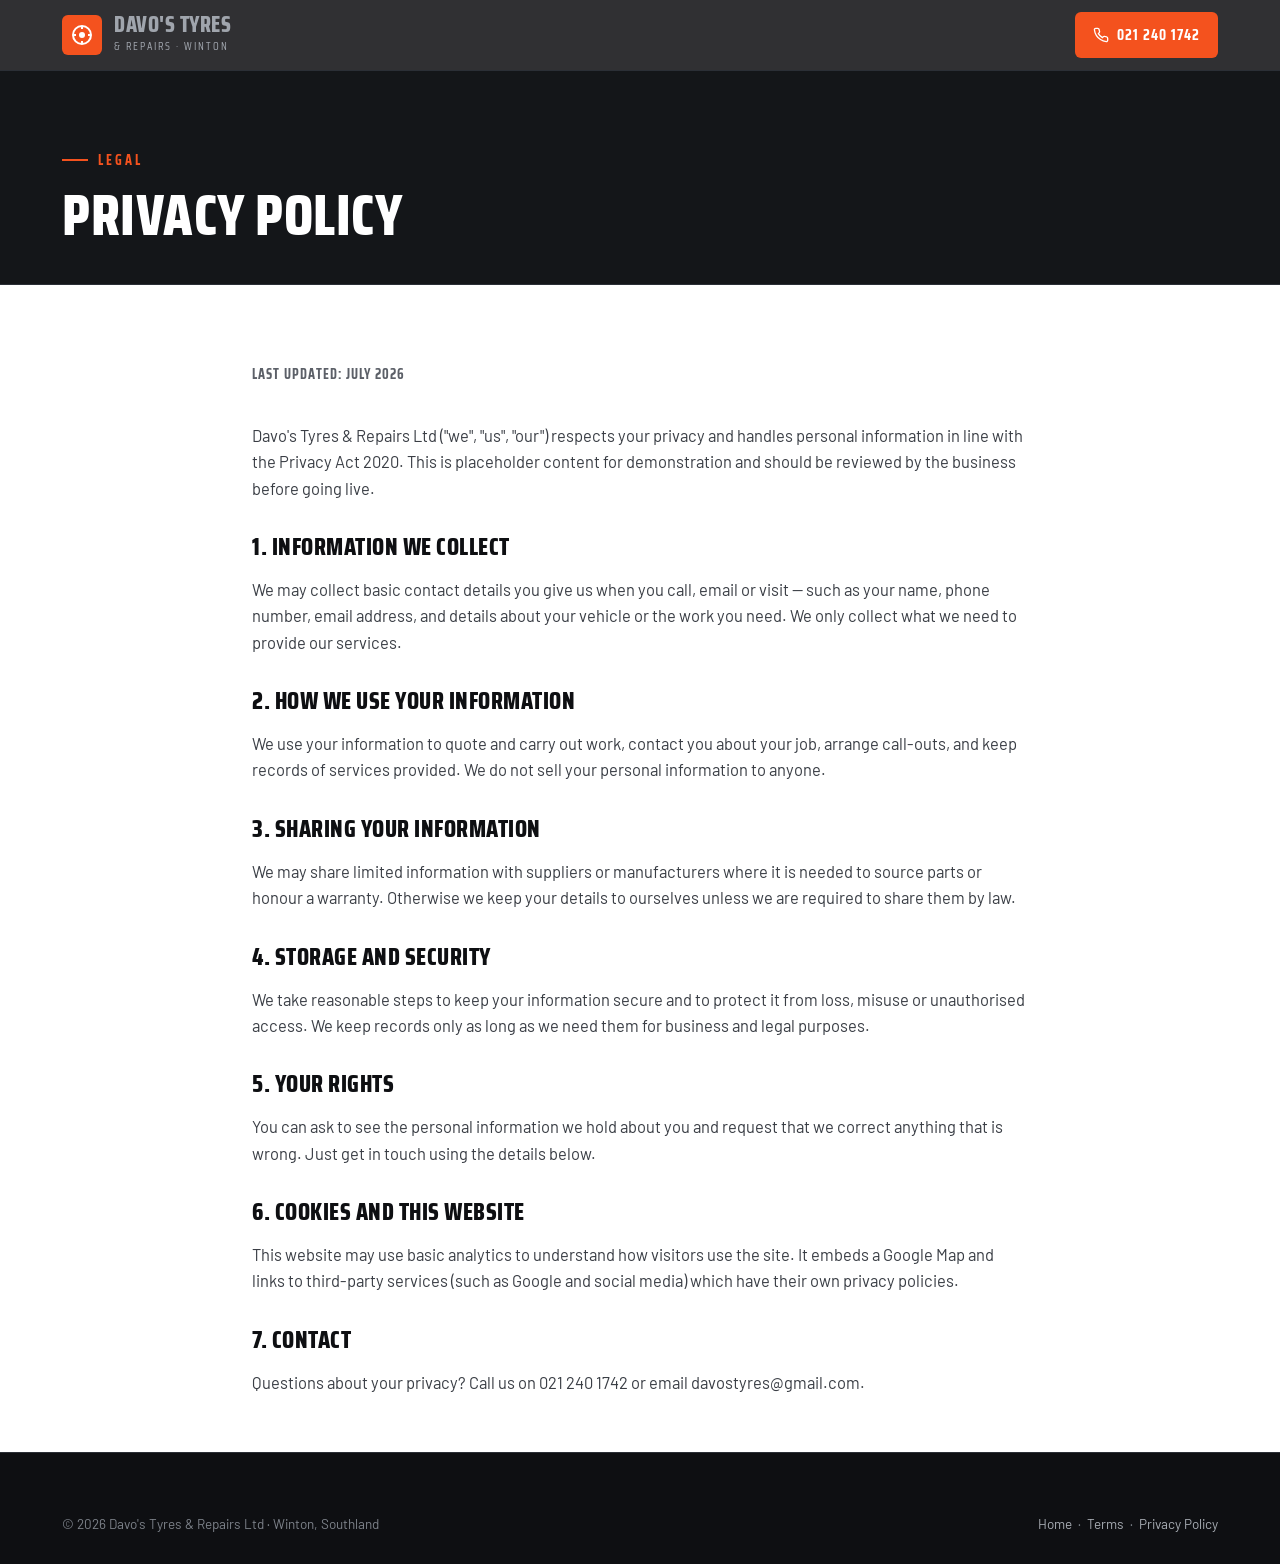
==== privacy.html @ f2e95200 "Initial build: Davo's Tyres & Repairs Ltd" ====
<!DOCTYPE html>
<html lang="en-NZ">
<head>
<meta charset="UTF-8">
<meta name="viewport" content="width=device-width, initial-scale=1">
<title>Privacy Policy | Davo's Tyres &amp; Repairs Ltd, Winton</title>
<meta name="description" content="Privacy policy for Davo's Tyres &amp; Repairs Ltd, Winton.">
<link rel="icon" href="data:image/svg+xml,%3Csvg xmlns='http://www.w3.org/2000/svg' viewBox='0 0 100 100'%3E%3Crect width='100' height='100' rx='18' fill='%23f4521e'/%3E%3Ccircle cx='50' cy='50' r='30' fill='none' stroke='white' stroke-width='9'/%3E%3Ccircle cx='50' cy='50' r='9' fill='white'/%3E%3C/svg%3E">
<link rel="preconnect" href="https://fonts.googleapis.com">
<link rel="preconnect" href="https://fonts.gstatic.com" crossorigin>
<link href="https://fonts.googleapis.com/css2?family=Saira+Condensed:wght@600;700;800&family=Barlow:wght@400;500;600;700&display=swap" rel="stylesheet">
<link rel="stylesheet" href="styles.css">
</head>
<body>

<header class="nav">
  <div class="wrap nav-inner">
    <a class="brand" href="index.html">
      <span class="mark"><svg viewBox="0 0 24 24" fill="none" stroke="currentColor" stroke-width="2"><circle cx="12" cy="12" r="9"/><circle cx="12" cy="12" r="3" fill="currentColor" stroke="none"/><path d="M12 3v3M12 18v3M3 12h3M18 12h3"/></svg></span>
      <span><b>Davo's Tyres</b><span>&amp; Repairs · Winton</span></span>
    </a>
    <div class="nav-cta">
      <a class="nav-call" href="tel:0212401742"><svg viewBox="0 0 24 24" fill="none" stroke="currentColor" stroke-width="2"><path d="M22 16.9v3a2 2 0 0 1-2.2 2 19.8 19.8 0 0 1-8.6-3.1 19.5 19.5 0 0 1-6-6 19.8 19.8 0 0 1-3.1-8.7A2 2 0 0 1 4.1 2h3a2 2 0 0 1 2 1.7c.1 1 .4 1.9.7 2.8a2 2 0 0 1-.5 2.1L8.1 9.9a16 16 0 0 0 6 6l1.3-1.3a2 2 0 0 1 2.1-.4c.9.3 1.8.6 2.8.7a2 2 0 0 1 1.7 2Z"/></svg><span>021 240 1742</span></a>
    </div>
  </div>
</header>

<section class="page-hero">
  <div class="wrap">
    <span class="eyebrow">Legal</span>
    <h1>Privacy Policy</h1>
  </div>
</section>

<main class="legal">
  <div class="wrap">
    <p class="updated">Last updated: July 2026</p>

    <p>Davo's Tyres &amp; Repairs Ltd ("we", "us", "our") respects your privacy and handles personal information in line with the Privacy Act 2020. This is placeholder content for demonstration and should be reviewed by the business before going live.</p>

    <h2>1. Information we collect</h2>
    <p>We may collect basic contact details you give us when you call, email or visit — such as your name, phone number, email address, and details about your vehicle or the work you need. We only collect what we need to provide our services.</p>

    <h2>2. How we use your information</h2>
    <p>We use your information to quote and carry out work, contact you about your job, arrange call-outs, and keep records of services provided. We do not sell your personal information to anyone.</p>

    <h2>3. Sharing your information</h2>
    <p>We may share limited information with suppliers or manufacturers where it is needed to source parts or honour a warranty. Otherwise we keep your details to ourselves unless we are required to share them by law.</p>

    <h2>4. Storage and security</h2>
    <p>We take reasonable steps to keep your information secure and to protect it from loss, misuse or unauthorised access. We keep records only as long as we need them for business and legal purposes.</p>

    <h2>5. Your rights</h2>
    <p>You can ask to see the personal information we hold about you and request that we correct anything that is wrong. Just get in touch using the details below.</p>

    <h2>6. Cookies and this website</h2>
    <p>This website may use basic analytics to understand how visitors use the site. It embeds a Google Map and links to third-party services (such as Google and social media) which have their own privacy policies.</p>

    <h2>7. Contact</h2>
    <p>Questions about your privacy? Call us on <a href="tel:0212401742">021 240 1742</a> or email <a href="#" data-gmail data-user="davostyres" data-domain="gmail.com" data-su="Privacy%20enquiry">davostyres@gmail.com</a>.</p>
  </div>
</main>

<footer class="footer">
  <div class="wrap">
    <div class="foot-bottom" style="border-top:none;padding-top:0">
      <span>© 2026 Davo's Tyres &amp; Repairs Ltd · Winton, Southland</span>
      <span><a href="index.html">Home</a> &nbsp;·&nbsp; <a href="terms.html">Terms</a> &nbsp;·&nbsp; <a href="privacy.html">Privacy Policy</a></span>
    </div>
  </div>
</footer>

<script src="script.js"></script>
</body>
</html>
---- styles.css ----
/* ============================================================
   Davo's Tyres & Repairs Ltd — Winton
   Archetype: Industrial | Fonts: Saira Condensed / Barlow
   ============================================================ */

:root{
  --ink:#0e0f12;          /* near-black anchor */
  --panel:#141619;        /* dark section */
  --panel-2:#1b1e23;      /* raised dark card */
  --bone:#f4f2ee;         /* light band */
  --paper:#ffffff;        /* light band alt */
  --line:#2b2f36;         /* dark hairline */
  --line-l:#e4e0d8;       /* light hairline */
  --text:#e9eaec;         /* light text on dark */
  --muted:#a0a5ad;        /* muted on dark */
  --ink-2:#2a2d33;        /* body text on light */
  --ink-muted:#5c6068;    /* muted on light */
  --accent:#f4521e;       /* safety orange */
  --accent-2:#ff6a33;
  --radius:6px;
  --radius-lg:10px;
  --shadow:0 18px 50px -20px rgba(0,0,0,.55);
  --maxw:1200px;
}

*{box-sizing:border-box}
html{scroll-behavior:smooth}
img{image-orientation:from-image}
body{
  margin:0;
  font-family:"Barlow",system-ui,-apple-system,Segoe UI,Roboto,sans-serif;
  color:var(--ink-2);
  background:var(--paper);
  font-size:17px;
  line-height:1.6;
  -webkit-font-smoothing:antialiased;
  overflow-x:hidden;
}
h1,h2,h3,h4,.display{
  font-family:"Saira Condensed","Barlow",sans-serif;
  font-weight:800;
  line-height:1.02;
  letter-spacing:.5px;
  text-transform:uppercase;
  margin:0;
}
a{color:inherit;text-decoration:none}
img{max-width:100%;display:block}
.wrap{width:100%;max-width:var(--maxw);margin:0 auto;padding:0 22px}
.eyebrow{
  font-family:"Saira Condensed",sans-serif;
  text-transform:uppercase;
  letter-spacing:3px;
  font-weight:700;
  font-size:14px;
  color:var(--accent);
  display:inline-flex;align-items:center;gap:10px;
}
.eyebrow::before{content:"";width:26px;height:2px;background:var(--accent);display:inline-block}
.section{padding:88px 0}
.section h2{font-size:clamp(30px,5.2vw,52px)}
.lead{font-size:18px;color:var(--ink-muted);max-width:56ch}
.band-bone{background:var(--bone)}
.band-dark{background:var(--panel);color:var(--text)}
.band-dark .lead{color:var(--muted)}

/* buttons */
.btn{
  display:inline-flex;align-items:center;gap:9px;justify-content:center;
  font-family:"Saira Condensed",sans-serif;font-weight:700;text-transform:uppercase;
  letter-spacing:1.4px;font-size:16px;
  padding:15px 26px;border-radius:var(--radius);
  border:2px solid transparent;cursor:pointer;transition:.2s ease;
  min-height:48px;line-height:1;
}
.btn svg{width:18px;height:18px}
.btn-primary{background:var(--accent);color:#fff}
.btn-primary:hover{background:var(--accent-2);transform:translateY(-2px)}
.btn-ghost{background:transparent;color:#fff;border-color:rgba(255,255,255,.4)}
.btn-ghost:hover{border-color:#fff;background:rgba(255,255,255,.08)}
.btn-dark{background:var(--ink);color:#fff}
.btn-dark:hover{background:#000;transform:translateY(-2px)}
.btn-outline{background:transparent;color:var(--ink);border-color:var(--ink)}
.btn-outline:hover{background:var(--ink);color:#fff}

/* ---------- NAV ---------- */
.nav{
  position:sticky;top:0;z-index:60;
  background:rgba(14,15,18,.86);backdrop-filter:blur(12px);
  border-bottom:1px solid var(--line);
}
.nav-inner{display:flex;align-items:center;justify-content:space-between;height:70px}
.brand{display:flex;align-items:center;gap:12px;color:#fff}
.brand .mark{
  width:40px;height:40px;border-radius:6px;background:var(--accent);
  display:grid;place-items:center;color:#fff;flex:0 0 auto;
}
.brand .mark svg{width:24px;height:24px}
.brand b{font-family:"Saira Condensed",sans-serif;font-weight:800;font-size:22px;text-transform:uppercase;letter-spacing:.5px;line-height:1}
.brand span{display:block;font-size:11px;letter-spacing:2px;color:var(--muted);text-transform:uppercase;font-family:"Saira Condensed",sans-serif}
.nav-links{display:flex;align-items:center;gap:26px}
.nav-links a{color:#d7d9dd;font-weight:600;font-size:15px;letter-spacing:.3px;transition:.15s}
.nav-links a:hover{color:#fff}
.nav-cta{display:flex;align-items:center;gap:12px}
.nav-call{
  display:inline-flex;align-items:center;gap:8px;color:#fff;font-family:"Saira Condensed",sans-serif;
  font-weight:700;letter-spacing:1px;background:var(--accent);padding:11px 18px;border-radius:6px;
  text-transform:uppercase;font-size:15px;min-height:44px;
}
.nav-call svg{width:16px;height:16px}
.hamburger{display:none;background:none;border:1px solid var(--line);border-radius:6px;width:46px;height:46px;color:#fff;cursor:pointer}
.hamburger svg{width:24px;height:24px;margin:auto}

/* ---------- HERO ---------- */
.hero{position:relative;min-height:92vh;display:flex;align-items:flex-end;background:var(--ink);overflow:hidden}
.hero-slides{position:absolute;inset:0;z-index:0}
.hero-slide{position:absolute;inset:0;opacity:0;transition:opacity 1.4s ease;background-size:cover;background-position:center;filter:saturate(.85) contrast(1.05)}
.hero-slide.active{opacity:1}
.hero-scrim{position:absolute;inset:0;z-index:1;background:linear-gradient(180deg,rgba(14,15,18,.55) 0%,rgba(14,15,18,.5) 40%,rgba(14,15,18,.9) 100%)}
.hero-inner{position:relative;z-index:2;padding:120px 0 64px;color:#fff}
.hero h1{font-size:clamp(40px,8.5vw,86px);max-width:16ch;text-shadow:0 2px 30px rgba(0,0,0,.4)}
.hero .sub{font-size:clamp(17px,2.4vw,21px);color:#e4e6ea;max-width:52ch;margin:22px 0 30px}
.hero-ctas{display:flex;flex-wrap:wrap;gap:14px}
.hero-badge{
  margin-top:26px;display:inline-flex;align-items:center;gap:14px;
  background:rgba(255,255,255,.09);backdrop-filter:blur(8px);
  border:1px solid rgba(255,255,255,.22);border-radius:8px;padding:12px 18px;
}
.hero-badge .stars{color:#ffc043;letter-spacing:2px;font-size:16px}
.hero-badge .txt{font-size:14px;color:#eef0f3;line-height:1.3}
.hero-badge b{font-family:"Saira Condensed",sans-serif;font-size:19px;letter-spacing:.5px}

/* ---------- TRUST STRIP ---------- */
.trust{background:var(--ink);border-top:1px solid var(--line);color:#fff}
.trust-grid{display:grid;grid-template-columns:repeat(3,1fr);gap:0}
.trust-item{display:flex;gap:16px;align-items:flex-start;padding:30px 26px;border-right:1px solid var(--line)}
.trust-item:last-child{border-right:none}
.trust-item .ico{flex:0 0 auto;width:46px;height:46px;border-radius:8px;background:rgba(244,82,30,.14);color:var(--accent);display:grid;place-items:center}
.trust-item .ico svg{width:24px;height:24px}
.trust-item h4{font-size:19px;letter-spacing:.6px;margin-bottom:4px}
.trust-item p{margin:0;font-size:15px;color:var(--muted);line-height:1.45}

/* ---------- SERVICES ---------- */
.head-row{display:flex;justify-content:space-between;align-items:flex-end;gap:24px;flex-wrap:wrap;margin-bottom:42px}
.head-row .lead{margin:14px 0 0}
.svc-grid{display:grid;grid-template-columns:repeat(3,1fr);gap:24px}
.svc-card{
  background:var(--paper);border:1px solid var(--line-l);border-radius:var(--radius-lg);
  overflow:hidden;transition:.25s ease;display:flex;flex-direction:column;
}
.svc-card:hover{transform:translateY(-5px);box-shadow:var(--shadow);border-color:#d5d0c6}
.svc-media{position:relative;aspect-ratio:16/10;overflow:hidden}
.svc-media img{width:100%;height:100%;object-fit:cover;filter:saturate(.85) contrast(1.05);transition:.4s ease}
.svc-card:hover .svc-media img{transform:scale(1.06)}
.svc-num{position:absolute;top:12px;left:12px;background:var(--ink);color:#fff;font-family:"Saira Condensed",sans-serif;font-weight:800;font-size:14px;padding:5px 11px;border-radius:5px;letter-spacing:1px}
.svc-body{padding:22px 22px 26px}
.svc-body h3{font-size:23px;letter-spacing:.6px;margin-bottom:8px}
.svc-body p{margin:0;font-size:15.5px;color:var(--ink-muted)}

/* ---------- ABOUT ---------- */
.about-grid{display:grid;grid-template-columns:1fr 1.05fr;gap:56px;align-items:center}
.about-media{position:relative}
.about-media img{width:100%;aspect-ratio:4/3;object-fit:cover;border-radius:var(--radius-lg);filter:saturate(.85) contrast(1.05)}
.about-tag{position:absolute;bottom:-18px;right:-14px;background:var(--accent);color:#fff;padding:16px 22px;border-radius:8px;box-shadow:var(--shadow)}
.about-tag b{font-family:"Saira Condensed",sans-serif;font-size:30px;display:block;line-height:1}
.about-tag span{font-size:12px;letter-spacing:2px;text-transform:uppercase}
.about p{margin:18px 0}
.checklist{list-style:none;padding:0;margin:24px 0 30px;display:grid;gap:14px}
.checklist li{display:flex;gap:13px;align-items:flex-start;font-weight:600;color:#20242a}
.checklist .tick{flex:0 0 auto;width:26px;height:26px;border-radius:50%;background:var(--accent);color:#fff;display:grid;place-items:center}
.checklist .tick svg{width:15px;height:15px}

/* ---------- CREW ---------- */
.crew-grid{display:grid;grid-template-columns:repeat(3,1fr);gap:22px}
.crew-card{background:var(--panel-2);border:1px solid var(--line);border-radius:var(--radius-lg);padding:30px 26px;text-align:center}
.avatar{width:80px;height:80px;border-radius:50%;margin:0 auto 18px;background:var(--ink);border:2px solid var(--accent);display:grid;place-items:center;color:#fff;font-family:"Saira Condensed",sans-serif;font-weight:800;font-size:28px;letter-spacing:1px}
.avatar svg{width:34px;height:34px;color:var(--accent)}
.crew-card h3{font-size:22px;color:#fff;letter-spacing:.6px}
.crew-card .role{color:var(--accent);font-family:"Saira Condensed",sans-serif;font-weight:700;letter-spacing:1.5px;text-transform:uppercase;font-size:13px;margin:6px 0 12px}
.crew-card p{margin:0;color:var(--muted);font-size:15px}

/* ---------- REVIEWS ---------- */
.rev-grid{display:grid;grid-template-columns:repeat(3,1fr);gap:22px}
.rev-card{background:var(--paper);border:1px solid var(--line-l);border-radius:var(--radius-lg);padding:26px 24px;display:flex;flex-direction:column;gap:12px}
.rev-stars{color:#f5a623;letter-spacing:2px;font-size:17px}
.rev-text{font-size:16px;color:#2a2d33;line-height:1.55;flex:1}
.rev-meta{display:flex;align-items:center;gap:12px;border-top:1px solid var(--line-l);padding-top:14px}
.rev-ava{width:42px;height:42px;border-radius:50%;background:var(--ink);color:#fff;display:grid;place-items:center;font-family:"Saira Condensed",sans-serif;font-weight:800;font-size:16px}
.rev-name{font-weight:700;color:#1a1d22;font-size:15px;line-height:1.2}
.rev-name span{display:block;font-weight:500;color:var(--ink-muted);font-size:13px}
.rev-actions{display:flex;gap:14px;flex-wrap:wrap;justify-content:center;margin-top:36px}
.rev-note{text-align:center;color:var(--ink-muted);font-size:13.5px;margin:14px 0 0;letter-spacing:.3px}
.badge-example{display:inline-block;background:rgba(244,82,30,.12);color:var(--accent);font-family:"Saira Condensed",sans-serif;font-weight:700;letter-spacing:2px;text-transform:uppercase;font-size:12px;padding:5px 12px;border-radius:20px;margin-bottom:12px}

/* ---------- REVIEW BANNER ---------- */
.rev-banner{background:linear-gradient(120deg,#17191d,#0e0f12);color:#fff;text-align:center}
.rev-banner h2{font-size:clamp(28px,4.5vw,46px);margin-bottom:14px}
.rev-banner p{color:var(--muted);max-width:52ch;margin:0 auto 28px;font-size:17px}

/* ---------- CONTACT ---------- */
.contact{background:var(--panel);color:#fff}
.contact-grid{display:grid;grid-template-columns:1fr 1fr;gap:52px;align-items:start}
.info-row{display:flex;gap:16px;align-items:flex-start;padding:16px 0;border-bottom:1px solid var(--line)}
.info-row .ico{flex:0 0 auto;width:44px;height:44px;border-radius:8px;background:rgba(244,82,30,.14);color:var(--accent);display:grid;place-items:center}
.info-row .ico svg{width:22px;height:22px}
.info-row h4{font-size:14px;letter-spacing:2px;color:var(--muted);margin-bottom:3px;font-family:"Saira Condensed",sans-serif;font-weight:700}
.info-row p,.info-row a{margin:0;font-size:17px;color:#f0f1f3;font-weight:600}
.info-row a:hover{color:var(--accent)}
.socials{display:flex;gap:12px;margin-top:24px}
.socials a{width:46px;height:46px;border-radius:8px;border:1px solid var(--line);display:grid;place-items:center;color:#d7d9dd;transition:.2s}
.socials a:hover{background:var(--accent);border-color:var(--accent);color:#fff;transform:translateY(-2px)}
.socials svg{width:22px;height:22px}
.contact-cta{background:var(--panel-2);border:1px solid var(--line);border-radius:var(--radius-lg);padding:34px}
.contact-cta h3{color:#fff;font-size:26px;margin-bottom:6px}
.contact-cta p{color:var(--muted);margin:0 0 22px;font-size:15.5px}
.contact-cta .btn{width:100%;margin-bottom:14px;font-size:17px;padding:17px}
.hours-box{margin-top:22px;border-top:1px solid var(--line);padding-top:18px}
.hours-box .hr{display:flex;justify-content:space-between;font-size:15px;padding:5px 0;color:#d7d9dd}
.hours-box .hr b{color:#fff;font-weight:600}

/* ---------- MAP ---------- */
.map-band{background:var(--panel)}
.map-wrap{width:100%;border-radius:var(--radius-lg);overflow:hidden;border:1px solid var(--line);line-height:0}
.map-wrap iframe{width:100%;height:420px;border:0;filter:grayscale(.25) contrast(1.05)}

/* ---------- FOOTER ---------- */
.footer{background:var(--ink);color:#c4c8ce;padding:60px 0 30px;border-top:1px solid var(--line)}
.foot-grid{display:grid;grid-template-columns:1.4fr 1fr 1fr;gap:36px;padding-bottom:36px;border-bottom:1px solid var(--line)}
.foot-brand .brand{margin-bottom:16px}
.foot-brand p{color:var(--muted);font-size:15px;max-width:38ch}
.foot-col h4{color:#fff;font-size:16px;letter-spacing:1.5px;margin-bottom:16px}
.foot-col a{display:block;color:#a8adb4;padding:6px 0;font-size:15px;transition:.15s}
.foot-col a:hover{color:var(--accent)}
.foot-socials{display:flex;gap:12px;margin-top:16px}
.foot-socials a{width:42px;height:42px;border-radius:8px;border:1px solid var(--line);display:grid;place-items:center;color:#c4c8ce;transition:.2s}
.foot-socials a:hover{background:var(--accent);border-color:var(--accent);color:#fff}
.foot-socials svg{width:20px;height:20px}
.foot-bottom{display:flex;justify-content:space-between;align-items:center;gap:16px;flex-wrap:wrap;padding-top:24px;font-size:13.5px;color:#7d828a}
.foot-bottom a{color:#a8adb4}
.foot-bottom a:hover{color:var(--accent)}

/* ---------- INTRO OVERLAY ---------- */
#intro{position:fixed;inset:0;z-index:200;background:var(--ink);display:grid;place-items:center;transition:opacity .7s ease,visibility .7s}
#intro.gone{opacity:0;visibility:hidden}
.intro-logo{text-align:center;color:#fff}
.intro-logo .mark{width:66px;height:66px;border-radius:10px;background:var(--accent);display:grid;place-items:center;margin:0 auto 16px;animation:spin 1.1s ease}
.intro-logo .mark svg{width:38px;height:38px;color:#fff}
.intro-logo b{font-family:"Saira Condensed",sans-serif;font-size:30px;letter-spacing:1px;text-transform:uppercase;display:block}
.intro-bar{width:120px;height:3px;background:var(--line);border-radius:2px;margin:18px auto 0;overflow:hidden}
.intro-bar i{display:block;height:100%;width:0;background:var(--accent);animation:load 1.1s ease forwards}
@keyframes spin{from{transform:rotate(-160deg) scale(.6);opacity:0}to{transform:rotate(0) scale(1);opacity:1}}
@keyframes load{to{width:100%}}

/* reveal on scroll */
.reveal{opacity:0;transform:translateY(28px);transition:opacity .7s ease,transform .7s ease}
.reveal.in{opacity:1;transform:none}

/* legal pages */
.legal{padding:64px 0 40px}
.legal .wrap{max-width:820px}
.legal h1{font-size:clamp(34px,6vw,56px);margin-bottom:10px}
.legal .updated{color:var(--ink-muted);font-size:14px;letter-spacing:1px;text-transform:uppercase;margin-bottom:36px;font-family:"Saira Condensed",sans-serif;font-weight:700}
.legal h2{font-size:24px;margin:34px 0 12px;color:var(--ink)}
.legal p,.legal li{color:#3a3e45;font-size:16.5px}
.legal ul{padding-left:20px}
.page-hero{background:var(--panel);color:#fff;padding:70px 0 40px;border-bottom:1px solid var(--line)}
.page-hero .eyebrow{margin-bottom:14px}
.page-hero h1{font-size:clamp(34px,6vw,58px)}

/* ---------- RESPONSIVE ---------- */
@media(max-width:900px){
  .about-grid{grid-template-columns:1fr;gap:40px}
  .about-tag{right:14px}
  .svc-grid,.crew-grid,.rev-grid,.trust-grid{grid-template-columns:1fr 1fr}
  .contact-grid{grid-template-columns:1fr;gap:36px}
  .foot-grid{grid-template-columns:1fr 1fr;gap:28px}
  .trust-item{border-right:none;border-bottom:1px solid var(--line)}
}
@media(max-width:640px){
  .section{padding:60px 0}
  .nav-links{display:none}
  .nav .nav-call span{display:none}
  .nav-call{padding:11px 14px}
  .hamburger{display:grid;place-items:center}
  .nav-links.open{
    display:flex;position:absolute;top:70px;left:0;right:0;flex-direction:column;
    background:var(--ink);border-bottom:1px solid var(--line);padding:14px 22px;gap:2px;
  }
  .nav-links.open a{padding:14px 4px;border-bottom:1px solid var(--line);width:100%}
  .svc-grid,.crew-grid,.rev-grid,.trust-grid,.foot-grid{grid-template-columns:1fr}
  .hero{min-height:88vh}
  .hero-inner{padding:100px 0 48px}
  .hero-ctas .btn{flex:1 1 100%}
  .head-row{flex-direction:column;align-items:flex-start}
  .about-tag{right:auto;left:14px}
  .foot-bottom{flex-direction:column;align-items:flex-start}
  .map-wrap iframe{height:340px}
}
@media (prefers-reduced-motion:reduce){
  .hero-slide{transition:none}
  .reveal{transition:none;opacity:1;transform:none}
  #intro{display:none}
}
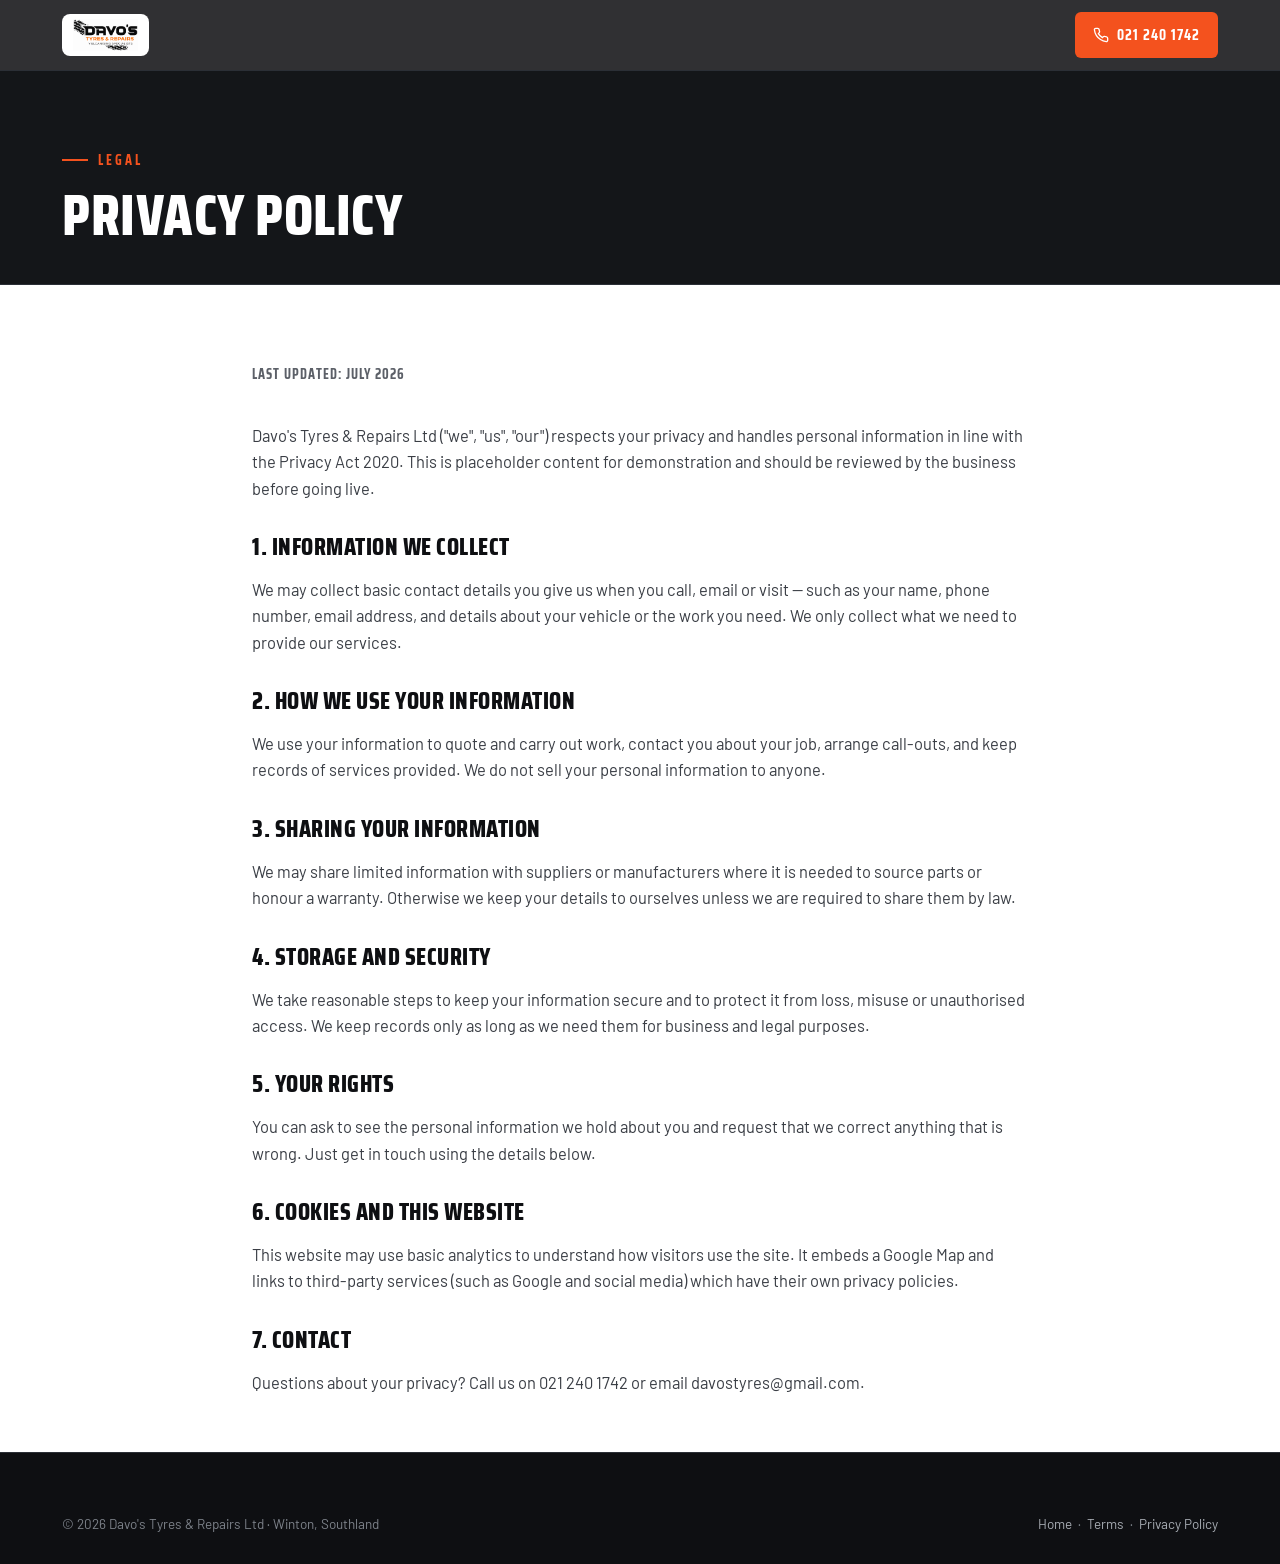
==== commit 69eef956: "Update demo via Claude Code" ====
--- a/privacy.html
+++ b/privacy.html
@@ -16,8 +16,7 @@
 <header class="nav">
   <div class="wrap nav-inner">
     <a class="brand" href="index.html">
-      <span class="mark"><svg viewBox="0 0 24 24" fill="none" stroke="currentColor" stroke-width="2"><circle cx="12" cy="12" r="9"/><circle cx="12" cy="12" r="3" fill="currentColor" stroke="none"/><path d="M12 3v3M12 18v3M3 12h3M18 12h3"/></svg></span>
-      <span><b>Davo's Tyres</b><span>&amp; Repairs · Winton</span></span>
+      <img class="brand-logo" src="img/logo-colour.png" alt="Davo's Tyres &amp; Repairs">
     </a>
     <div class="nav-cta">
       <a class="nav-call" href="tel:0212401742"><svg viewBox="0 0 24 24" fill="none" stroke="currentColor" stroke-width="2"><path d="M22 16.9v3a2 2 0 0 1-2.2 2 19.8 19.8 0 0 1-8.6-3.1 19.5 19.5 0 0 1-6-6 19.8 19.8 0 0 1-3.1-8.7A2 2 0 0 1 4.1 2h3a2 2 0 0 1 2 1.7c.1 1 .4 1.9.7 2.8a2 2 0 0 1-.5 2.1L8.1 9.9a16 16 0 0 0 6 6l1.3-1.3a2 2 0 0 1 2.1-.4c.9.3 1.8.6 2.8.7a2 2 0 0 1 1.7 2Z"/></svg><span>021 240 1742</span></a>
--- a/styles.css
+++ b/styles.css
@@ -152,7 +152,11 @@
 .svc-media{position:relative;aspect-ratio:16/10;overflow:hidden}
 .svc-media img{width:100%;height:100%;object-fit:cover;filter:saturate(.85) contrast(1.05);transition:.4s ease}
 .svc-card:hover .svc-media img{transform:scale(1.06)}
-.svc-num{position:absolute;top:12px;left:12px;background:var(--ink);color:#fff;font-family:"Saira Condensed",sans-serif;font-weight:800;font-size:14px;padding:5px 11px;border-radius:5px;letter-spacing:1px}
+.svc-num{position:absolute;top:12px;left:12px;background:var(--ink);color:#fff;font-family:"Saira Condensed",sans-serif;font-weight:800;font-size:14px;padding:5px 11px;border-radius:5px;letter-spacing:1px;z-index:2}
+.svc-media.product{background:#fff}
+.svc-media.product img{object-fit:contain;padding:14px;filter:none;transition:transform .4s ease}
+.svc-media.placeholder{background:radial-gradient(120% 120% at 30% 20%,#20242b,#141619);display:grid;place-items:center}
+.svc-media.placeholder .ph-ico{width:66px;height:66px;color:var(--accent);opacity:.8}
 .svc-body{padding:22px 22px 26px}
 .svc-body h3{font-size:23px;letter-spacing:.6px;margin-bottom:8px}
 .svc-body p{margin:0;font-size:15.5px;color:var(--ink-muted)}
@@ -160,7 +164,7 @@
 /* ---------- ABOUT ---------- */
 .about-grid{display:grid;grid-template-columns:1fr 1.05fr;gap:56px;align-items:center}
 .about-media{position:relative}
-.about-media img{width:100%;aspect-ratio:4/3;object-fit:cover;border-radius:var(--radius-lg);filter:saturate(.85) contrast(1.05)}
+.about-media img{width:100%;aspect-ratio:16/10;object-fit:cover;border-radius:var(--radius-lg);filter:saturate(.85) contrast(1.05)}
 .about-tag{position:absolute;bottom:-18px;right:-14px;background:var(--accent);color:#fff;padding:16px 22px;border-radius:8px;box-shadow:var(--shadow)}
 .about-tag b{font-family:"Saira Condensed",sans-serif;font-size:30px;display:block;line-height:1}
 .about-tag span{font-size:12px;letter-spacing:2px;text-transform:uppercase}
@@ -240,13 +244,13 @@
 .foot-bottom a:hover{color:var(--accent)}
 
 /* ---------- INTRO OVERLAY ---------- */
-#intro{position:fixed;inset:0;z-index:200;background:var(--ink);display:grid;place-items:center;transition:opacity .7s ease,visibility .7s}
+#intro{position:fixed;inset:0;z-index:200;background:#fff;display:grid;place-items:center;transition:opacity .7s ease,visibility .7s}
 #intro.gone{opacity:0;visibility:hidden}
 .intro-logo{text-align:center;color:#fff}
 .intro-logo .mark{width:66px;height:66px;border-radius:10px;background:var(--accent);display:grid;place-items:center;margin:0 auto 16px;animation:spin 1.1s ease}
 .intro-logo .mark svg{width:38px;height:38px;color:#fff}
 .intro-logo b{font-family:"Saira Condensed",sans-serif;font-size:30px;letter-spacing:1px;text-transform:uppercase;display:block}
-.intro-bar{width:120px;height:3px;background:var(--line);border-radius:2px;margin:18px auto 0;overflow:hidden}
+.intro-bar{width:120px;height:3px;background:#e4e0d8;border-radius:2px;margin:18px auto 0;overflow:hidden}
 .intro-bar i{display:block;height:100%;width:0;background:var(--accent);animation:load 1.1s ease forwards}
 @keyframes spin{from{transform:rotate(-160deg) scale(.6);opacity:0}to{transform:rotate(0) scale(1);opacity:1}}
 @keyframes load{to{width:100%}}
@@ -301,3 +305,35 @@
   .reveal{transition:none;opacity:1;transform:none}
   #intro{display:none}
 }
+
+/* brand logo images */
+.brand-logo{height:42px;width:auto;display:block;background:#fff;padding:5px 11px;border-radius:8px}
+.foot-brand .brand-logo{height:50px;display:inline-block}
+.intro-logo-img{width:min(74vw,420px);height:auto;display:block;margin:0 auto 20px}
+
+/* trust bullet list (3rd trust item) */
+.trust-list{list-style:none;margin:6px 0 0;padding:0;display:grid;gap:5px}
+.trust-list li{position:relative;padding-left:18px;font-size:14.5px;color:var(--muted);line-height:1.4}
+.trust-list li::before{content:"";position:absolute;left:0;top:7px;width:7px;height:7px;background:var(--accent);border-radius:2px}
+
+/* brands strip */
+.brand-grid{display:grid;grid-template-columns:repeat(6,1fr);gap:14px}
+.brand-tile{background:#fff;border-radius:8px;display:grid;place-items:center;padding:14px;aspect-ratio:3/2;transition:.2s ease}
+.brand-tile:hover{transform:translateY(-3px);box-shadow:var(--shadow)}
+.brand-tile img{max-width:100%;max-height:52px;width:auto;height:auto;object-fit:contain;filter:none}
+@media(max-width:900px){.brand-grid{grid-template-columns:repeat(4,1fr)}}
+@media(max-width:560px){.brand-grid{grid-template-columns:repeat(2,1fr)}}
+
+/* footer brands strip */
+.foot-brands{padding:26px 0 4px;margin-top:8px}
+.foot-brands-label{display:block;font-family:"Saira Condensed",sans-serif;font-weight:700;text-transform:uppercase;letter-spacing:2px;font-size:12px;color:var(--muted);margin-bottom:14px}
+.foot-brands-row{display:flex;flex-wrap:wrap;gap:10px;align-items:center}
+.foot-brands-row img{height:32px;width:auto;background:#fff;padding:5px 9px;border-radius:6px;object-fit:contain}
+
+/* gallery — uniform grid */
+.gallery{display:grid;grid-template-columns:repeat(3,1fr);gap:16px}
+.gallery figure{margin:0;aspect-ratio:4/3;overflow:hidden;border-radius:var(--radius-lg);box-shadow:var(--shadow)}
+.gallery img{width:100%;height:100%;display:block;object-fit:cover;transition:transform .5s ease,filter .4s ease}
+.gallery figure:hover img{transform:scale(1.05)}
+@media(max-width:900px){.gallery{grid-template-columns:repeat(2,1fr)}}
+@media(max-width:560px){.gallery{grid-template-columns:1fr}}
